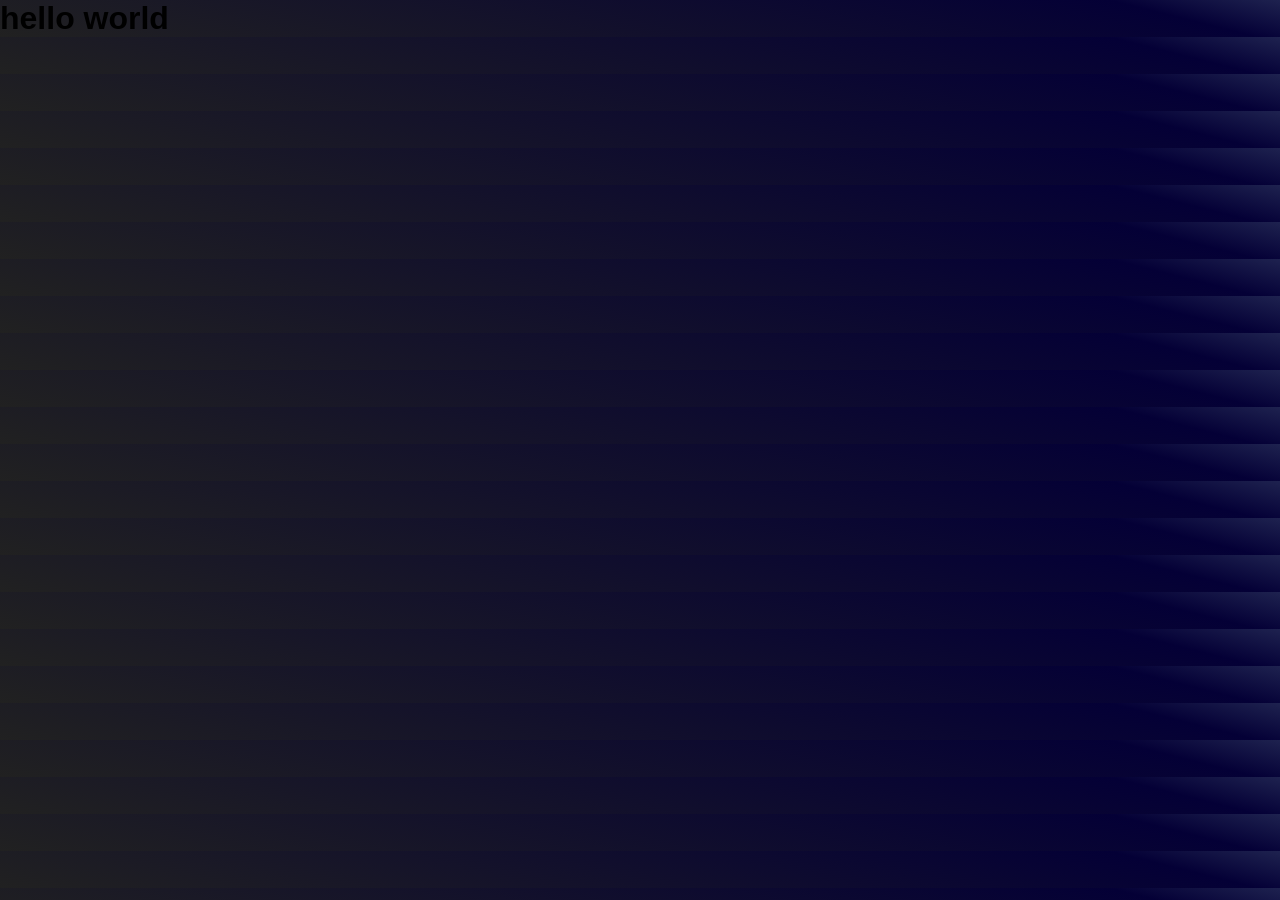
==== home.html @ d6ce417c "first commit" ====
<!DOCTYPE html>
<html lang="en">
<head>
    <meta charset="UTF-8">
    <meta name="viewport" content="width=device-width, initial-scale=1.0">
    <title>Document</title>
    <link rel="stylesheet" href="style.css">
</head>
<body>
   <h1>hello world</h1>
</body>
</html>
---- style.css ----
* {
    margin: 0;
    padding: 0;
    box-sizing: border-box;
}
@import url('https://fonts.googleapis.com/css2?family=Montserrat:wght@400;500;600&display=swap');

html {
    scroll-behavior: smooth;
}


body{
    background:#121212;
   
 background: linear-gradient(194deg,rgba(30, 34, 79, 1) 0%, rgba(4, 0, 54, 1) 12%, rgba(33, 33, 33, 1) 100%, rgba(0, 0, 0, 1) 100%);
    font-family:'Montserrat', sans-serif;
    overflow:hidden;
}
/* sdiebar */
.sidebar{
    width: 230px;
    background: #000;
    height: 100vh;
    position: fixed;
}
.nav-link{
    color:#a8a8a8;
}
.nav-link:hover{
    color:#fff;
}


.maincontent{
    height:100vh;
    overflow-y:auto;
    color:#fff;
    margin-left: 230px;
}
.top-bar{
    position: sticky;
    top: 0;
    z-index: 1000;
    background: rgba(20,20,20,.6);
    backdrop-filter: blur(20px);
    -webkit-backdrop-filter: blur(20px);

    border-bottom: 1px solid rgba(255,255,255,.05);
}

.nav-btn{
    width: 35px;
    height: 35px;
    border: none;
    background: rgba(0,0,0,.7);
    color: white;
}

.profile{
    width: 40px;
    height: 40px;
    border: none;
    background: #282828;
    color: white;
    font-weight: bold;
}

.upgrade{
    color: #b3b3b3;
    text-decoration: none;
    font-weight: 600;
}

.upgrade:hover{
    color: white;
}
.player{
    background:#121212;
    height:90px;
    border-top:1px solid #282828;
}
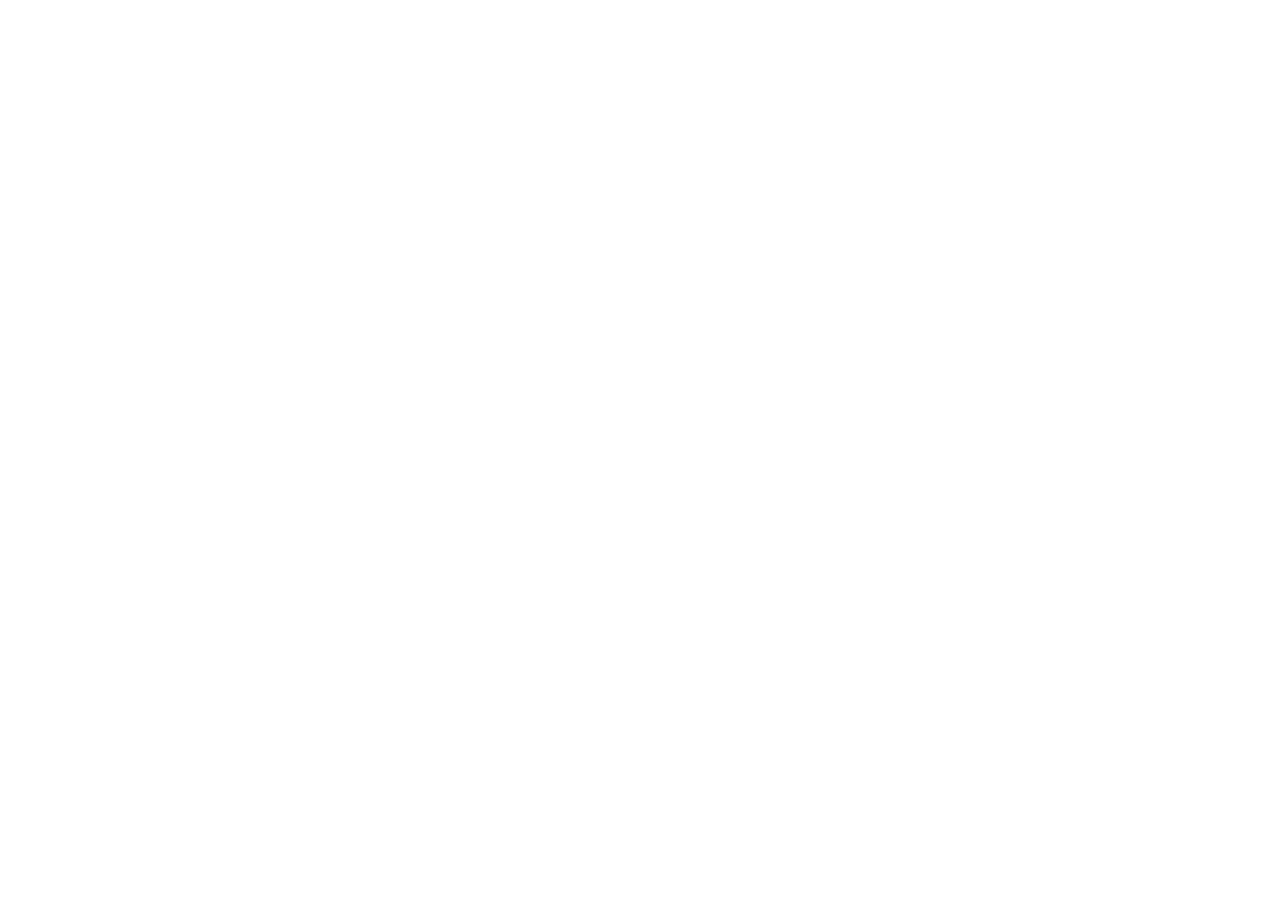
==== commit 7514ad81: "home page card added updated" ====
--- a/home.html
+++ b/home.html
@@ -7,6 +7,6 @@
     <link rel="stylesheet" href="style.css">
 </head>
 <body>
-   <h1>hello world</h1>
+   
 </body>
 </html>
--- a/style.css
+++ b/style.css
@@ -75,6 +75,92 @@
 .upgrade:hover{
     color: white;
 }
+
+/* ur style css starts here */
+/* home style */
+
+
+
+
+/* search style */
+   .search-box{
+    width:350px;
+    border:none;
+    border-radius:30px;
+    background:#f6f4f4;
+    color:rgb(249, 246, 246);
+    padding:12px 20px;
+}
+
+.search-box::placeholder{
+    color:#bab7b7;
+}
+
+.music-card{
+    height:180px;
+    position:relative;
+    overflow:hidden;
+    border-radius:10px;
+    cursor:pointer;
+    box-shadow:0 4px 10px rgba(0,0,0,0.4);
+    transition:all 0.3s ease;
+}
+
+.music-card:hover{
+    transform:scale(1.05);
+
+    box-shadow:0 8px 20px rgba(0,0,0,0.6);
+}
+.music-card img{
+    width:100%;
+    height:100%;
+    object-fit:cover;
+}
+
+.music-card h4{
+    position:absolute;
+    top:15px;
+    left:15px;
+    font-weight:bold;
+    z-index:2;
+    color:white;
+}
+
+.overlay{
+    position:absolute;
+    width:100%;
+    height:100%;
+    background:rgba(89, 88, 88, 0.3);
+    top:0;
+    left:0;
+}
+
+
+
+
+
+
+/* library style */
+
+
+
+
+
+/* plalist style */
+
+
+
+
+
+
+
+/* likedsong style */
+
+
+
+/* ur css ends here */
+
+/* footer */
 .player{
     background:#121212;
     height:90px;
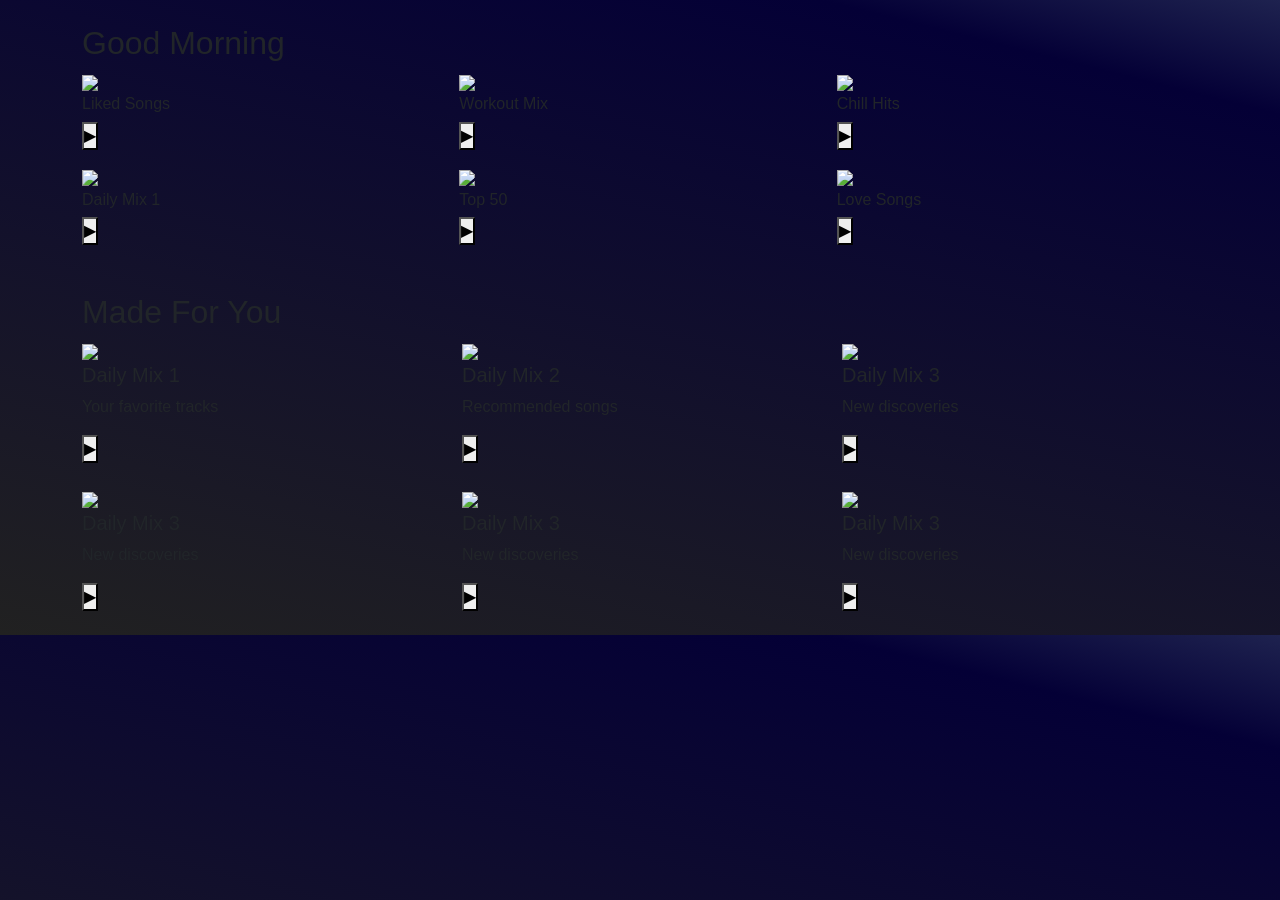
==== commit 1734a83a: "home page card added updated" ====
--- a/home.html
+++ b/home.html
@@ -3,10 +3,132 @@
 <head>
     <meta charset="UTF-8">
     <meta name="viewport" content="width=device-width, initial-scale=1.0">
-    <title>Document</title>
+    <title>Good Morning Cards</title>
+   <link href="./bootstrap5.3/css/bootstrap.min.css" rel="stylesheet">
     <link rel="stylesheet" href="style.css">
 </head>
 <body>
-   
+
+<div class="container py-4">
+
+    <h2 class="section-title">Good Morning</h2>
+
+    <div class="row g-3">
+
+        <div class="col-md-4">
+            <div class="playlist-card">
+                <img src="https://picsum.photos/120?1">
+                <h6>Liked Songs</h6>
+                <button class="play-btn">▶</button>
+            </div>
+        </div>
+
+        <div class="col-md-4">
+            <div class="playlist-card">
+                <img src="https://picsum.photos/120?2">
+                <h6>Workout Mix</h6>
+                <button class="play-btn">▶</button>
+            </div>
+        </div>
+
+        <div class="col-md-4">
+            <div class="playlist-card">
+                <img src="https://picsum.photos/120?3">
+                <h6>Chill Hits</h6>
+                <button class="play-btn">▶</button>
+            </div>
+        </div>
+
+        <div class="col-md-4">
+            <div class="playlist-card">
+                <img src="https://picsum.photos/120?4">
+                <h6>Daily Mix 1</h6>
+                <button class="play-btn">▶</button>
+            </div>
+        </div>
+
+        <div class="col-md-4">
+            <div class="playlist-card">
+                <img src="https://picsum.photos/120?5">
+                <h6>Top 50</h6>
+                <button class="play-btn">▶</button>
+            </div>
+        </div>
+
+        <div class="col-md-4">
+            <div class="playlist-card">
+                <img src="https://picsum.photos/120?6">
+                <h6>Love Songs</h6>
+                <button class="play-btn">▶</button>
+            </div>
+        </div>
+
+    </div>
+
+    <h2 class="section-title mt-5">Made For You</h2>
+
+    <div class="row g-4">
+
+        <div class="col-md-4">
+            <div class="album-card">
+                <img src="https://picsum.photos/300?7">
+                <h5>Daily Mix 1</h5>
+                <p>Your favorite tracks</p>
+                <button class="play-btn-circle">▶</button>
+            </div>
+        </div>
+
+        <div class="col-md-4">
+            <div class="album-card">
+                <img src="https://picsum.photos/300?8">
+                <h5>Daily Mix 2</h5>
+                <p>Recommended songs</p>
+                <button class="play-btn-circle">▶</button>
+            </div>
+        </div>
+
+        <div class="col-md-4">
+            <div class="album-card">
+                <img src="https://picsum.photos/300?9">
+                <h5>Daily Mix 3</h5>
+                <p>New discoveries</p>
+                <button class="play-btn-circle">▶</button>
+            </div>
+        </div>
+
+
+
+    <div class="col-md-4">
+            <div class="album-card">
+                <img src="https://picsum.photos/300?9">
+                <h5>Daily Mix 3</h5>
+                <p>New discoveries</p>
+                <button class="play-btn-circle">▶</button>
+            </div>
+        </div>
+
+
+    <div class="col-md-4">
+            <div class="album-card">
+                <img src="https://picsum.photos/300?9">
+                <h5>Daily Mix 3</h5>
+                <p>New discoveries</p>
+                <button class="play-btn-circle">▶</button>
+            </div>
+        </div>
+
+
+    <div class="col-md-4">
+            <div class="album-card">
+                <img src="https://picsum.photos/300?9">
+                <h5>Daily Mix 3</h5>
+                <p>New discoveries</p>
+                <button class="play-btn-circle">▶</button>
+            </div>
+        </div>
+
+</div>    
+
+</div>
 </body>
 </html>
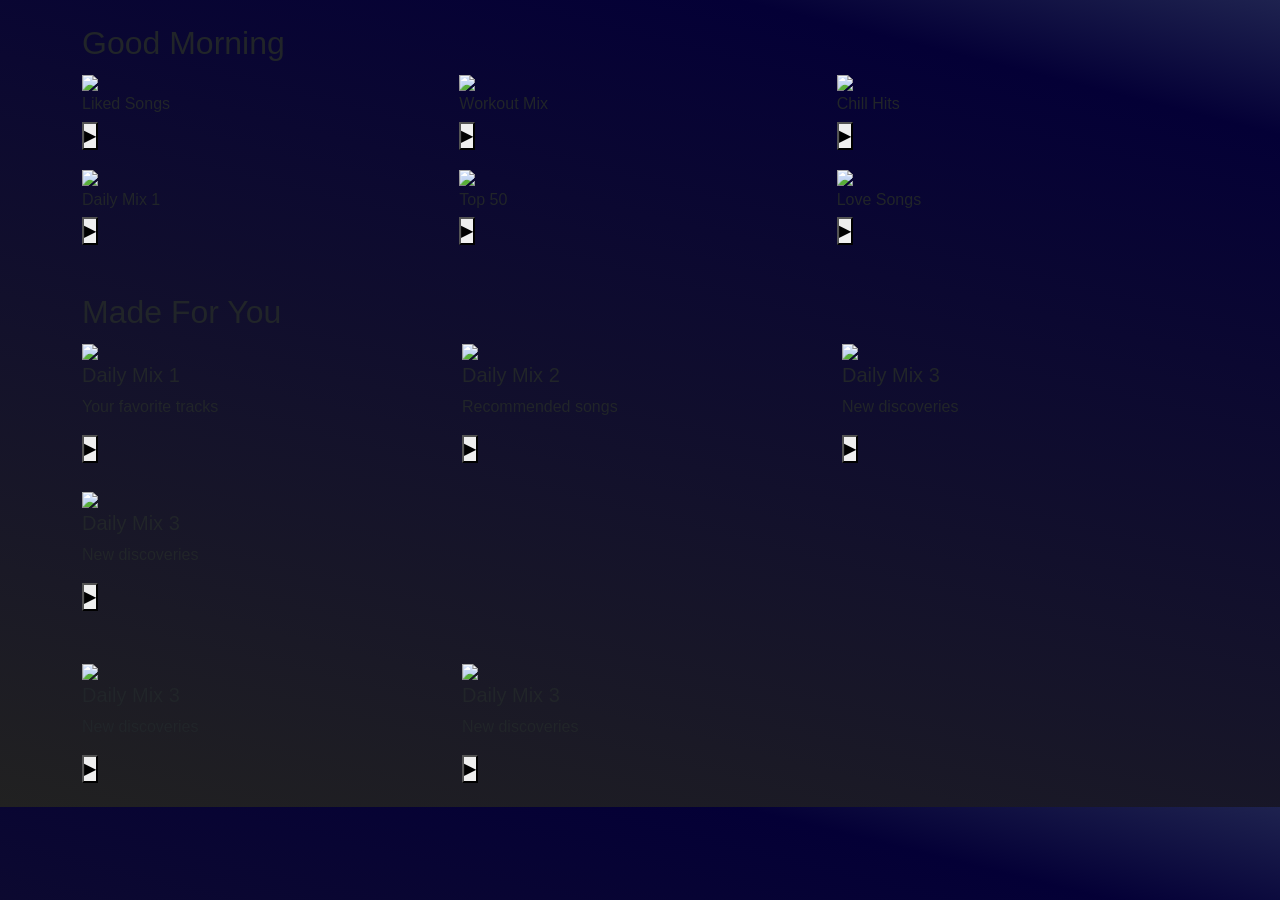
==== commit 9f0bbc4c: "tetsing home" ====
--- a/home.html
+++ b/home.html
@@ -106,8 +106,7 @@
                 <button class="play-btn-circle">▶</button>
             </div>
         </div>
-
-
+<div></div>
     <div class="col-md-4">
             <div class="album-card">
                 <img src="https://picsum.photos/300?9">
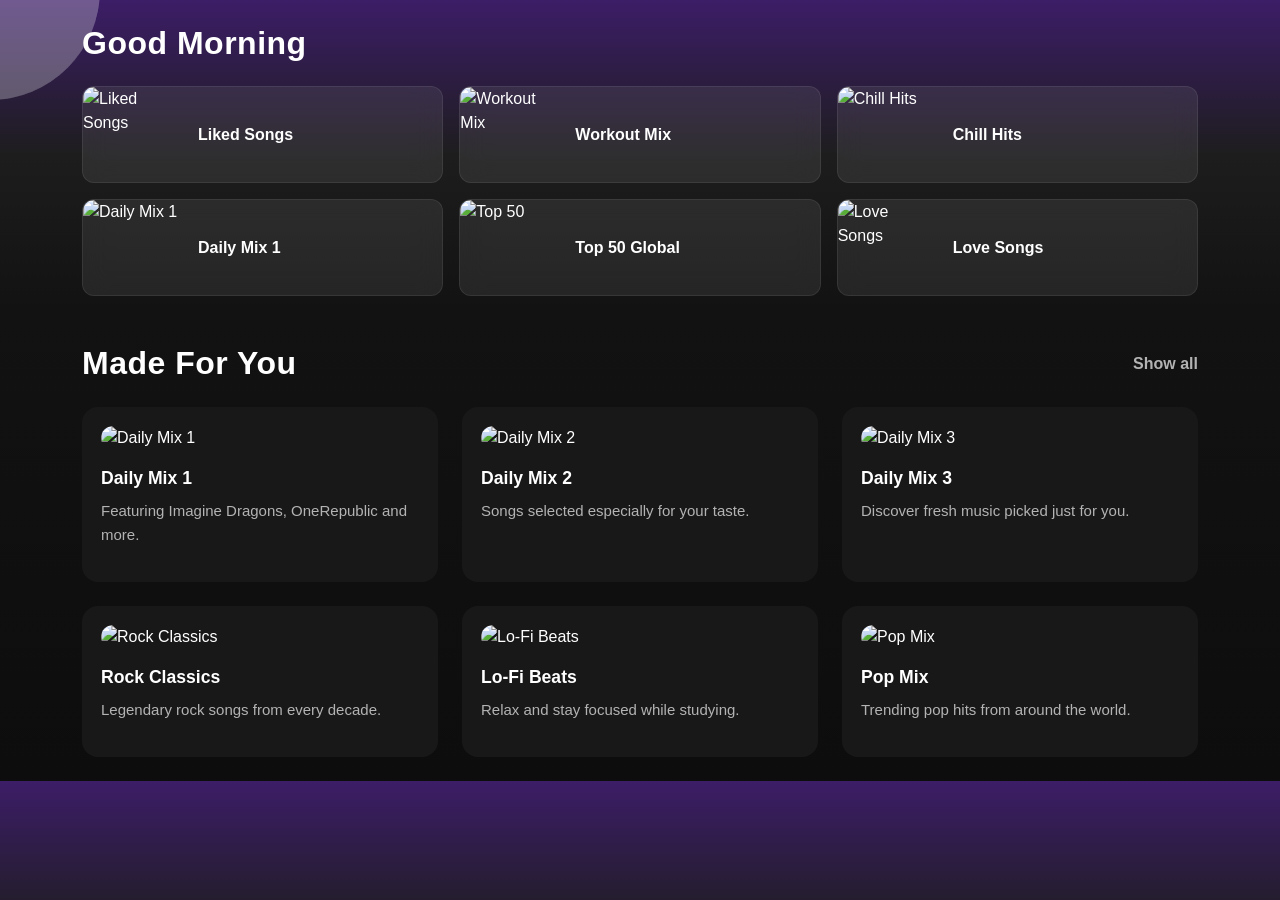
==== commit f1639259: "testing purpose" ====
--- a/home.html
+++ b/home.html
@@ -7,127 +7,387 @@
    <link href="./bootstrap5.3/css/bootstrap.min.css" rel="stylesheet">
     <link rel="stylesheet" href="style.css">
 </head>
-<body>
-
-<div class="container py-4">
-
-    <h2 class="section-title">Good Morning</h2>
-
-    <div class="row g-3">
-
-        <div class="col-md-4">
-            <div class="playlist-card">
-                <img src="https://picsum.photos/120?1">
-                <h6>Liked Songs</h6>
-                <button class="play-btn">▶</button>
+<body class="homestyle">
+
+  <div class="container py-4">
+
+        <!-- Good Morning -->
+
+        <section>
+
+            <h2 class="section-title mb-4">
+                Good Morning
+            </h2>
+
+            <div class="row g-3">
+
+                <!-- Card -->
+
+                <div class="col-lg-4 col-md-6">
+
+                    <article class="playlist-card">
+
+                        <img src="https://picsum.photos/200?1"
+                            alt="Liked Songs">
+
+                        <h6>Liked Songs</h6>
+
+                        <button class="play-btn">
+
+                            <i class="bi bi-play-fill"></i>
+
+                        </button>
+
+                    </article>
+
+                </div>
+
+                <!-- Card -->
+
+                <div class="col-lg-4 col-md-6">
+
+                    <article class="playlist-card">
+
+                        <img src="https://picsum.photos/200?2"
+                            alt="Workout Mix">
+
+                        <h6>Workout Mix</h6>
+
+                        <button class="play-btn">
+
+                            <i class="bi bi-play-fill"></i>
+
+                        </button>
+
+                    </article>
+
+                </div>
+
+                <!-- Card -->
+
+                <div class="col-lg-4 col-md-6">
+
+                    <article class="playlist-card">
+
+                        <img src="https://picsum.photos/200?3"
+                            alt="Chill Hits">
+
+                        <h6>Chill Hits</h6>
+
+                        <button class="play-btn">
+
+                            <i class="bi bi-play-fill"></i>
+
+                        </button>
+
+                    </article>
+
+                </div>
+
+                <!-- Card -->
+
+                <div class="col-lg-4 col-md-6">
+
+                    <article class="playlist-card">
+
+                        <img src="https://picsum.photos/200?4"
+                            alt="Daily Mix 1">
+
+                        <h6>Daily Mix 1</h6>
+
+                        <button class="play-btn">
+
+                            <i class="bi bi-play-fill"></i>
+
+                        </button>
+
+                    </article>
+
+                </div>
+
+                <!-- Card -->
+
+                <div class="col-lg-4 col-md-6">
+
+                    <article class="playlist-card">
+
+                        <img src="https://picsum.photos/200?5"
+                            alt="Top 50">
+
+                        <h6>Top 50 Global</h6>
+
+                        <button class="play-btn">
+
+                            <i class="bi bi-play-fill"></i>
+
+                        </button>
+
+                    </article>
+
+                </div>
+
+                <!-- Card -->
+
+                <div class="col-lg-4 col-md-6">
+
+                    <article class="playlist-card">
+
+                        <img src="https://picsum.photos/200?6"
+                            alt="Love Songs">
+
+                        <h6>Love Songs</h6>
+
+                        <button class="play-btn">
+
+                            <i class="bi bi-play-fill"></i>
+
+                        </button>
+
+                    </article>
+
+                </div>
+
             </div>
-        </div>
-
-        <div class="col-md-4">
-            <div class="playlist-card">
-                <img src="https://picsum.photos/120?2">
-                <h6>Workout Mix</h6>
-                <button class="play-btn">▶</button>
+
+        </section>
+
+        <!-- Made For You -->
+
+        <section class="mt-5">
+
+            <div class="d-flex justify-content-between align-items-center mb-4">
+
+                <h2 class="section-title mb-0">
+
+                    Made For You
+
+                </h2>
+
+                <a href="#"
+                    class="see-all">
+
+                    Show all
+
+                </a>
+
             </div>
-        </div>
-
-        <div class="col-md-4">
-            <div class="playlist-card">
-                <img src="https://picsum.photos/120?3">
-                <h6>Chill Hits</h6>
-                <button class="play-btn">▶</button>
+
+            <div class="row g-4">
+
+                <!-- Album -->
+
+                <div class="col-xl-4 col-lg-6">
+
+                    <article class="album-card">
+
+                        <div class="album-image">
+
+                            <img src="https://picsum.photos/400?7"
+                                alt="Daily Mix 1">
+
+                            <button class="play-btn-circle">
+
+                                <i class="bi bi-play-fill"></i>
+
+                            </button>
+
+                        </div>
+
+                        <h5>
+
+                            Daily Mix 1
+
+                        </h5>
+
+                        <p>
+
+                            Featuring Imagine Dragons, OneRepublic and more.
+
+                        </p>
+
+                    </article>
+
+                </div>
+
+                <!-- Album -->
+
+                <div class="col-xl-4 col-lg-6">
+
+                    <article class="album-card">
+
+                        <div class="album-image">
+
+                            <img src="https://picsum.photos/400?8"
+                                alt="Daily Mix 2">
+
+                            <button class="play-btn-circle">
+
+                                <i class="bi bi-play-fill"></i>
+
+                            </button>
+
+                        </div>
+
+                        <h5>
+
+                            Daily Mix 2
+
+                        </h5>
+
+                        <p>
+
+                            Songs selected especially for your taste.
+
+                        </p>
+
+                    </article>
+
+                </div>
+
+                <!-- Album -->
+
+                <div class="col-xl-4 col-lg-6">
+
+                    <article class="album-card">
+
+                        <div class="album-image">
+
+                            <img src="https://picsum.photos/400?9"
+                                alt="Daily Mix 3">
+
+                            <button class="play-btn-circle">
+
+                                <i class="bi bi-play-fill"></i>
+
+                            </button>
+
+                        </div>
+
+                        <h5>
+
+                            Daily Mix 3
+
+                        </h5>
+
+                        <p>
+
+                            Discover fresh music picked just for you.
+
+                        </p>
+
+                    </article>
+
+                </div>
+
+                <!-- Album -->
+
+                <div class="col-xl-4 col-lg-6">
+
+                    <article class="album-card">
+
+                        <div class="album-image">
+
+                            <img src="https://picsum.photos/400?10"
+                                alt="Rock Classics">
+
+                            <button class="play-btn-circle">
+
+                                <i class="bi bi-play-fill"></i>
+
+                            </button>
+
+                        </div>
+
+                        <h5>
+
+                            Rock Classics
+
+                        </h5>
+
+                        <p>
+
+                            Legendary rock songs from every decade.
+
+                        </p>
+
+                    </article>
+
+                </div>
+
+                <!-- Album -->
+
+                <div class="col-xl-4 col-lg-6">
+
+                    <article class="album-card">
+
+                        <div class="album-image">
+
+                            <img src="https://picsum.photos/400?11"
+                                alt="Lo-Fi Beats">
+
+                            <button class="play-btn-circle">
+
+                                <i class="bi bi-play-fill"></i>
+
+                            </button>
+
+                        </div>
+
+                        <h5>
+
+                            Lo-Fi Beats
+
+                        </h5>
+
+                        <p>
+
+                            Relax and stay focused while studying.
+
+                        </p>
+
+                    </article>
+
+                </div>
+
+                <!-- Album -->
+
+                <div class="col-xl-4 col-lg-6">
+
+                    <article class="album-card">
+
+                        <div class="album-image">
+
+                            <img src="https://picsum.photos/400?12"
+                                alt="Pop Mix">
+
+                            <button class="play-btn-circle">
+
+                                <i class="bi bi-play-fill"></i>
+
+                            </button>
+
+                        </div>
+
+                        <h5>
+
+                            Pop Mix
+
+                        </h5>
+
+                        <p>
+
+                            Trending pop hits from around the world.
+
+                        </p>
+
+                    </article>
+
+                </div>
+
             </div>
-        </div>
-
-        <div class="col-md-4">
-            <div class="playlist-card">
-                <img src="https://picsum.photos/120?4">
-                <h6>Daily Mix 1</h6>
-                <button class="play-btn">▶</button>
-            </div>
-        </div>
-
-        <div class="col-md-4">
-            <div class="playlist-card">
-                <img src="https://picsum.photos/120?5">
-                <h6>Top 50</h6>
-                <button class="play-btn">▶</button>
-            </div>
-        </div>
-
-        <div class="col-md-4">
-            <div class="playlist-card">
-                <img src="https://picsum.photos/120?6">
-                <h6>Love Songs</h6>
-                <button class="play-btn">▶</button>
-            </div>
-        </div>
+
+        </section>
 
     </div>
-
-    <h2 class="section-title mt-5">Made For You</h2>
-
-    <div class="row g-4">
-
-        <div class="col-md-4">
-            <div class="album-card">
-                <img src="https://picsum.photos/300?7">
-                <h5>Daily Mix 1</h5>
-                <p>Your favorite tracks</p>
-                <button class="play-btn-circle">▶</button>
-            </div>
-        </div>
-
-        <div class="col-md-4">
-            <div class="album-card">
-                <img src="https://picsum.photos/300?8">
-                <h5>Daily Mix 2</h5>
-                <p>Recommended songs</p>
-                <button class="play-btn-circle">▶</button>
-            </div>
-        </div>
-
-        <div class="col-md-4">
-            <div class="album-card">
-                <img src="https://picsum.photos/300?9">
-                <h5>Daily Mix 3</h5>
-                <p>New discoveries</p>
-                <button class="play-btn-circle">▶</button>
-            </div>
-        </div>
-
-
-
-    <div class="col-md-4">
-            <div class="album-card">
-                <img src="https://picsum.photos/300?9">
-                <h5>Daily Mix 3</h5>
-                <p>New discoveries</p>
-                <button class="play-btn-circle">▶</button>
-            </div>
-        </div>
-<div></div>
-    <div class="col-md-4">
-            <div class="album-card">
-                <img src="https://picsum.photos/300?9">
-                <h5>Daily Mix 3</h5>
-                <p>New discoveries</p>
-                <button class="play-btn-circle">▶</button>
-            </div>
-        </div>
-
-
-    <div class="col-md-4">
-            <div class="album-card">
-                <img src="https://picsum.photos/300?9">
-                <h5>Daily Mix 3</h5>
-                <p>New discoveries</p>
-                <button class="play-btn-circle">▶</button>
-            </div>
-        </div>
-
-</div>    
-
-</div>
 </body>
 </html>
--- a/style.css
+++ b/style.css
@@ -15,7 +15,7 @@
    
  background: linear-gradient(194deg,rgba(30, 34, 79, 1) 0%, rgba(4, 0, 54, 1) 12%, rgba(33, 33, 33, 1) 100%, rgba(0, 0, 0, 1) 100%);
     font-family:'Montserrat', sans-serif;
-    overflow:hidden;
+    overflow:auto;
 }
 /* sdiebar */
 .sidebar{
@@ -40,6 +40,7 @@
 }
 .top-bar{
     position: sticky;
+    border-radius: 20px;
     top: 0;
     z-index: 1000;
     background: rgba(20,20,20,.6);
@@ -79,68 +80,613 @@
 /* ur style css starts here */
 /* home style */
 
+/* for immideate testing purpose we use ai to style it */
+.homestyle{
+
+    font-family:'Montserrat',sans-serif;
+
+    background:
+    linear-gradient(to bottom,#3c1d67 0%,#1d1d1d 20%,#121212 40%,#0d0d0d 100%);
+
+    color:#fff;
+
+    border-radius: 20px;
+/* 
+    overflow:auto; */
+
+}
+.content-area{
+
+    height:calc(100vh - 90px);   /* player height */
+
+    /* overflow-y:auto;
+
+    overflow-x:hidden; */
+
+    background:#121212;
+
+}
+
+#Home{
+
+    min-height:100vh;
+ margin-bottom:50px;
+
+}
+
+#library{
+
+    min-height:100vh;
+
+}
+
+#Home iframe,
+#library iframe{
+
+    width:100%;
+
+    height:100vh;
+
+    border:none;
+
+    display:block;
+
+}
+/* #Home iframe{
+    width:100%;
+    height:1000px;
+    border:none;
+} */
+/*=========================
+ Scrollbar
+=========================*/
+
+::-webkit-scrollbar{
+
+    width:10px;
+
+}
+
+::-webkit-scrollbar-track{
+
+    background:#121212;
+
+}
+
+::-webkit-scrollbar-thumb{
+
+    background:#555;
+    border-radius:30px;
+
+}
+
+::-webkit-scrollbar-thumb:hover{
+
+    background:#1DB954;
+
+}
+
+/*=========================
+ Container
+=========================*/
+
+.container{
+
+    max-width:auto;
+    max-height:auto;
+
+}
+
+/*=========================
+ Titles
+=========================*/
+
+.section-title{
+
+    font-size:2rem;
+
+    font-weight:700;
+
+    letter-spacing:.5px;
+
+}
+
+.see-all{
+
+    color:#b3b3b3;
+
+    text-decoration:none;
+
+    font-weight:600;
+
+    transition:.3s;
+
+}
+
+.see-all:hover{
+
+    color:#fff;
+
+}
+
+/*=========================
+ Good Morning Cards
+=========================*/
+
+.playlist-card{
+
+    background:rgba(255,255,255,.08);
+
+    backdrop-filter:blur(12px);
+
+    border:1px solid rgba(255,255,255,.08);
+
+    border-radius:12px;
+
+    display:flex;
+
+    align-items:center;
+
+    overflow:hidden;
+
+    position:relative;
+
+    transition:.35s;
+
+    cursor:pointer;
+
+}
+
+.playlist-card:hover{
+
+    background:rgba(255,255,255,.15);
+
+    transform:translateY(-6px);
+
+    box-shadow:0 20px 35px rgba(0,0,0,.45);
+
+}
+
+.playlist-card img{
+
+    width:95px;
+
+    height:95px;
+
+    object-fit:cover;
+
+    transition:.5s;
+
+}
+
+.playlist-card:hover img{
+
+    transform:scale(1.08);
+
+}
+
+.playlist-card h6{
+
+    margin-left:20px;
+
+    font-weight:600;
+
+    margin-bottom:0;
+
+}
+
+.play-btn{
+
+    position:absolute;
+
+    right:18px;
+
+    width:50px;
+
+    height:50px;
+
+    border:none;
+
+    border-radius:50%;
+
+    background:#1DB954;
+
+    color:#000;
+
+    font-size:22px;
+
+    opacity:0;
+
+    transform:translateY(15px);
+
+    transition:.35s;
+
+    box-shadow:0 10px 20px rgba(0,0,0,.35);
+
+}
+
+.playlist-card:hover .play-btn{
+
+    opacity:1;
+
+    transform:translateY(0);
+
+}
+
+.play-btn:hover{
+
+    transform:scale(1.08);
+
+}
+
+/*=========================
+ Album Cards
+=========================*/
+
+.album-card{
+
+    background:#181818;
+
+    padding:18px;
+
+    border-radius:16px;
+
+    transition:.4s;
+
+    cursor:pointer;
+
+    overflow:hidden;
+
+    height:100%;
+
+    border:1px solid transparent;
+
+}
+
+.album-card:hover{
+
+    background:#242424;
+
+    border-color:rgba(255,255,255,.08);
+
+    transform:translateY(-8px);
+
+    box-shadow:0 25px 45px rgba(0,0,0,.5);
+
+}
+
+.album-image{
+
+    position:relative;
+
+    overflow:hidden;
+
+    border-radius:12px;
+
+    margin-bottom:18px;
+
+}
+
+.album-image img{
+
+    width:100%;
+
+    display:block;
+
+    transition:.45s;
+
+}
+
+.album-card:hover img{
+
+    transform:scale(1.08);
+
+}
+
+.album-card h5{
+
+    font-size:1.1rem;
+
+    font-weight:700;
+
+    margin-bottom:10px;
+
+}
+
+.album-card p{
+
+    color:#b3b3b3;
+
+    line-height:1.6;
+
+    font-size:15px;
+
+}
+
+/*=========================
+ Floating Play Button
+=========================*/
+
+.play-btn-circle{
+
+    position:absolute;
+
+    bottom:15px;
+
+    right:15px;
+
+    width:56px;
+
+    height:56px;
+
+    border:none;
+
+    border-radius:50%;
+
+    background:#1DB954;
+
+    color:#000;
+
+    font-size:24px;
+
+    opacity:0;
+
+    transform:translateY(25px);
+
+    transition:.35s;
+
+    box-shadow:0 12px 22px rgba(0,0,0,.35);
+
+}
+
+.album-card:hover .play-btn-circle{
+
+    opacity:1;
+
+    transform:translateY(0);
+
+}
+
+.play-btn-circle:hover{
+
+    transform:scale(1.08);
+
+}
+
+/*=========================
+ Glass Highlight
+=========================*/
+
+.album-card::before{
+
+    content:"";
+
+    position:absolute;
+
+    top:-120px;
+
+    left:-120px;
+
+    width:220px;
+
+    height:220px;
+
+    background:rgba(255,255,255,.05);
+
+    border-radius:50%;
+
+    transition:.5s;
+
+}
+
+.album-card:hover::before{
+
+    transform:scale(1.5);
+
+}
+
+/*=========================
+ Fade Animation
+=========================*/
+
+.playlist-card,
+.album-card{
+
+    animation:fadeUp .8s ease;
+
+}
+
+@keyframes fadeUp{
+
+    from{
+
+        opacity:0;
+
+        transform:translateY(25px);
+
+    }
+
+    to{
+
+        opacity:1;
+
+        transform:translateY(0);
+
+    }
+
+}
+/* 
+Ai contenet ends here */
+
+
+
+
 
 
 
 /* search style */
-   .search-box{
-    width:350px;
+
+
+
+
+
+
+/* library style */
+#library{
+    height:calc(100vh - 160px);
+    
+    
+}
+.library-page{
+    border-radius:10px;;
+    height:100vh;
+    
+    overflow-y:auto;
+    background:linear-gradient(to bottom,#1d1d2f,#121212 25%);
+
+
+     /* Glass Effect */
+    background:linear-gradient(
+        to bottom,
+        rgba(45,45,65,.75),
+        rgba(18,18,18,.55) 25%,
+        rgba(18,18,18,.45) 100%
+    );
+
+    backdrop-filter:blur(20px);
+    -webkit-backdrop-filter:blur(20px);
+
+    border:1px solid rgba(255,255,255,.08);
+
+    box-shadow:
+        0 8px 30px rgba(0,0,0,.35),
+        inset 0 1px 0 rgba(255,255,255,.08);
+}
+
+/* Scroll Bar */
+
+.library-page::-webkit-scrollbar{
+    width:8px;
+}
+
+.library-page::-webkit-scrollbar-thumb{
+    background:#535353;
+    border-radius:20px;
+}
+
+.library-page::-webkit-scrollbar-track{
+    background:transparent;
+}
+
+/* Search Button */
+
+.search-btn{
+    width:38px;
+    height:38px;
+    background:transparent;
+    color:#ffffff !important;
     border:none;
-    border-radius:30px;
-    background:#f6f4f4;
-    color:rgb(249, 246, 246);
-    padding:12px 20px;
-}
-
-.search-box::placeholder{
-    color:#bab7b7;
-}
-
-.music-card{
-    height:180px;
-    position:relative;
-    overflow:hidden;
-    border-radius:10px;
-    cursor:pointer;
-    box-shadow:0 4px 10px rgba(0,0,0,0.4);
-    transition:all 0.3s ease;
-}
-
-.music-card:hover{
-    transform:scale(1.05);
-
-    box-shadow:0 8px 20px rgba(0,0,0,0.6);
-}
-.music-card img{
-    width:100%;
-    height:100%;
+}
+
+.search-btn:hover{
+    background:#282828 !important;
+    color:#ffffff !important;
+}
+
+/* Filter Buttons */
+
+.filter-btn{
+    background:#2a2a2a !important;
+    
+    color:#ffffff !important;
+    border:none;
+    border-radius:25px;
+    padding:6px 18px;
+    font-size:.85rem;
+    font-weight:600;
+}
+
+.filter-btn:hover{
+    background:#3a3a3a !important;
+}
+
+.active-filter  { 
+    background:#fff ;
+    color:#000 ;
+}
+
+/* Liked Button */
+
+.liked-btn{
+    width:38px;
+    height:38px;
+    border:none;
+    background:#2a2a2a !important;
+    color:#1DB954 !important;
+}
+
+.liked-btn:hover{
+    background:#3a3a3a;
+}
+
+/* Playlist List */
+
+.playlist-list{
+    display:flex;
+    flex-direction:column;
+    gap:6px;
+    margin-bottom:100px;
+}
+
+/* Playlist Item */
+
+.playlist-item{
+    display:flex;
+    align-items:center;
+    gap:15px;
+
+    padding:10px;
+    border-radius:8px;
+
+    color:#fff;
+
+    transition:.25s;
+}
+
+.playlist-item:hover{
+    background:#242424;
+}
+
+/* Image */
+
+.playlist-img{
+    width:56px;
+    height:56px;
     object-fit:cover;
-}
-
-.music-card h4{
-    position:absolute;
-    top:15px;
-    left:15px;
-    font-weight:bold;
-    z-index:2;
-    color:white;
-}
-
-.overlay{
-    position:absolute;
-    width:100%;
-    height:100%;
-    background:rgba(89, 88, 88, 0.3);
-    top:0;
-    left:0;
-}
-
-
-
-
-
-
-/* library style */
+    border-radius:6px;
+    flex-shrink:0;
+}
+
+/* Text */
+
+.playlist-item h6{
+    margin:0;
+    font-size:.95rem;
+    font-weight:600;
+}
+
+.playlist-item small{
+    color:#b3b3b3;
+    font-size:.78rem;
+}
+
+/* Artist Image */
+
+.rounded-circle{
+    object-fit:cover;
+}
+
+
 
 
 
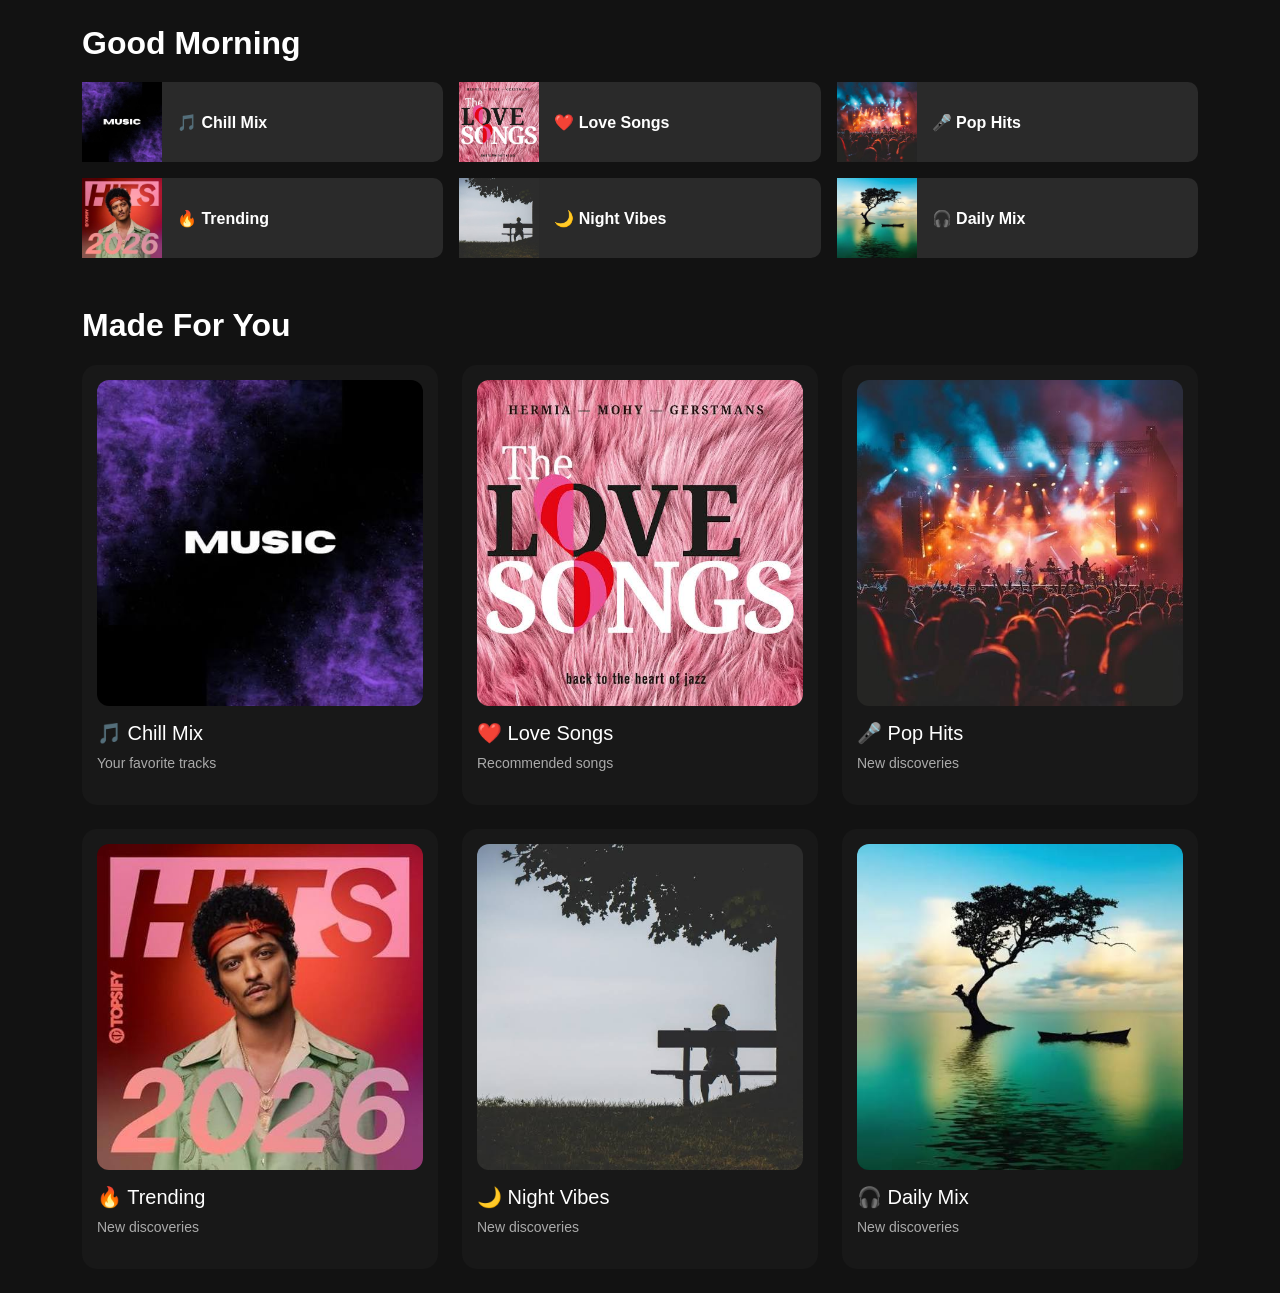
==== commit 5e1027c5: "home v2" ====
--- a/home.html
+++ b/home.html
@@ -7,387 +7,128 @@
    <link href="./bootstrap5.3/css/bootstrap.min.css" rel="stylesheet">
     <link rel="stylesheet" href="style.css">
 </head>
-<body class="homestyle">
+<body>
 
-  <div class="container py-4">
+<div class="container py-4">
 
-        <!-- Good Morning -->
+    <h2 class="section-title">Good Morning</h2>
 
-        <section>
+    <div class="row g-3">
 
-            <h2 class="section-title mb-4">
-                Good Morning
-            </h2>
+        <div class="col-md-4">
+            <div class="playlist-card">
+                <img src="./assets/chill.jpeg">
+                <h6>🎵 Chill Mix</h6>
+                <button class="play-btn">▶</button>
+            </div>
+        </div>
 
-            <div class="row g-3">
+        <div class="col-md-4">
+            <div class="playlist-card">
+                <img src="./assets/love.jpeg">
+                <h6>❤️ Love Songs</h6>
+                <button class="play-btn">▶</button>
+            </div>
+        </div>
 
-                <!-- Card -->
+        <div class="col-md-4">
+            <div class="playlist-card">
+                <img src="./assets/pop.jpeg">
+                <h6>🎤 Pop Hits</h6>
+                <button class="play-btn">▶</button>
+            </div>
+        </div>
 
-                <div class="col-lg-4 col-md-6">
+        <div class="col-md-4">
+            <div class="playlist-card">
+                <img src="./assets/trend.jpeg">
+                <h6>🔥 Trending</h6>
+                <button class="play-btn">▶</button>
+            </div>
+        </div>
 
-                    <article class="playlist-card">
+        <div class="col-md-4">
+            <div class="playlist-card">
+                <img src="./assets/night.jpeg">
+                <h6>🌙 Night Vibes</h6>
+                <button class="play-btn">▶</button>
+            </div>
+        </div>
 
-                        <img src="https://picsum.photos/200?1"
-                            alt="Liked Songs">
-
-                        <h6>Liked Songs</h6>
-
-                        <button class="play-btn">
-
-                            <i class="bi bi-play-fill"></i>
-
-                        </button>
-
-                    </article>
-
-                </div>
-
-                <!-- Card -->
-
-                <div class="col-lg-4 col-md-6">
-
-                    <article class="playlist-card">
-
-                        <img src="https://picsum.photos/200?2"
-                            alt="Workout Mix">
-
-                        <h6>Workout Mix</h6>
-
-                        <button class="play-btn">
-
-                            <i class="bi bi-play-fill"></i>
-
-                        </button>
-
-                    </article>
-
-                </div>
-
-                <!-- Card -->
-
-                <div class="col-lg-4 col-md-6">
-
-                    <article class="playlist-card">
-
-                        <img src="https://picsum.photos/200?3"
-                            alt="Chill Hits">
-
-                        <h6>Chill Hits</h6>
-
-                        <button class="play-btn">
-
-                            <i class="bi bi-play-fill"></i>
-
-                        </button>
-
-                    </article>
-
-                </div>
-
-                <!-- Card -->
-
-                <div class="col-lg-4 col-md-6">
-
-                    <article class="playlist-card">
-
-                        <img src="https://picsum.photos/200?4"
-                            alt="Daily Mix 1">
-
-                        <h6>Daily Mix 1</h6>
-
-                        <button class="play-btn">
-
-                            <i class="bi bi-play-fill"></i>
-
-                        </button>
-
-                    </article>
-
-                </div>
-
-                <!-- Card -->
-
-                <div class="col-lg-4 col-md-6">
-
-                    <article class="playlist-card">
-
-                        <img src="https://picsum.photos/200?5"
-                            alt="Top 50">
-
-                        <h6>Top 50 Global</h6>
-
-                        <button class="play-btn">
-
-                            <i class="bi bi-play-fill"></i>
-
-                        </button>
-
-                    </article>
-
-                </div>
-
-                <!-- Card -->
-
-                <div class="col-lg-4 col-md-6">
-
-                    <article class="playlist-card">
-
-                        <img src="https://picsum.photos/200?6"
-                            alt="Love Songs">
-
-                        <h6>Love Songs</h6>
-
-                        <button class="play-btn">
-
-                            <i class="bi bi-play-fill"></i>
-
-                        </button>
-
-                    </article>
-
-                </div>
-
+        <div class="col-md-4">
+            <div class="playlist-card">
+                <img src="./assets/daily.jpeg">
+                <h6>🎧 Daily Mix</h6>
+                <button class="play-btn">▶</button>
             </div>
-
-        </section>
-
-        <!-- Made For You -->
-
-        <section class="mt-5">
-
-            <div class="d-flex justify-content-between align-items-center mb-4">
-
-                <h2 class="section-title mb-0">
-
-                    Made For You
-
-                </h2>
-
-                <a href="#"
-                    class="see-all">
-
-                    Show all
-
-                </a>
-
-            </div>
-
-            <div class="row g-4">
-
-                <!-- Album -->
-
-                <div class="col-xl-4 col-lg-6">
-
-                    <article class="album-card">
-
-                        <div class="album-image">
-
-                            <img src="https://picsum.photos/400?7"
-                                alt="Daily Mix 1">
-
-                            <button class="play-btn-circle">
-
-                                <i class="bi bi-play-fill"></i>
-
-                            </button>
-
-                        </div>
-
-                        <h5>
-
-                            Daily Mix 1
-
-                        </h5>
-
-                        <p>
-
-                            Featuring Imagine Dragons, OneRepublic and more.
-
-                        </p>
-
-                    </article>
-
-                </div>
-
-                <!-- Album -->
-
-                <div class="col-xl-4 col-lg-6">
-
-                    <article class="album-card">
-
-                        <div class="album-image">
-
-                            <img src="https://picsum.photos/400?8"
-                                alt="Daily Mix 2">
-
-                            <button class="play-btn-circle">
-
-                                <i class="bi bi-play-fill"></i>
-
-                            </button>
-
-                        </div>
-
-                        <h5>
-
-                            Daily Mix 2
-
-                        </h5>
-
-                        <p>
-
-                            Songs selected especially for your taste.
-
-                        </p>
-
-                    </article>
-
-                </div>
-
-                <!-- Album -->
-
-                <div class="col-xl-4 col-lg-6">
-
-                    <article class="album-card">
-
-                        <div class="album-image">
-
-                            <img src="https://picsum.photos/400?9"
-                                alt="Daily Mix 3">
-
-                            <button class="play-btn-circle">
-
-                                <i class="bi bi-play-fill"></i>
-
-                            </button>
-
-                        </div>
-
-                        <h5>
-
-                            Daily Mix 3
-
-                        </h5>
-
-                        <p>
-
-                            Discover fresh music picked just for you.
-
-                        </p>
-
-                    </article>
-
-                </div>
-
-                <!-- Album -->
-
-                <div class="col-xl-4 col-lg-6">
-
-                    <article class="album-card">
-
-                        <div class="album-image">
-
-                            <img src="https://picsum.photos/400?10"
-                                alt="Rock Classics">
-
-                            <button class="play-btn-circle">
-
-                                <i class="bi bi-play-fill"></i>
-
-                            </button>
-
-                        </div>
-
-                        <h5>
-
-                            Rock Classics
-
-                        </h5>
-
-                        <p>
-
-                            Legendary rock songs from every decade.
-
-                        </p>
-
-                    </article>
-
-                </div>
-
-                <!-- Album -->
-
-                <div class="col-xl-4 col-lg-6">
-
-                    <article class="album-card">
-
-                        <div class="album-image">
-
-                            <img src="https://picsum.photos/400?11"
-                                alt="Lo-Fi Beats">
-
-                            <button class="play-btn-circle">
-
-                                <i class="bi bi-play-fill"></i>
-
-                            </button>
-
-                        </div>
-
-                        <h5>
-
-                            Lo-Fi Beats
-
-                        </h5>
-
-                        <p>
-
-                            Relax and stay focused while studying.
-
-                        </p>
-
-                    </article>
-
-                </div>
-
-                <!-- Album -->
-
-                <div class="col-xl-4 col-lg-6">
-
-                    <article class="album-card">
-
-                        <div class="album-image">
-
-                            <img src="https://picsum.photos/400?12"
-                                alt="Pop Mix">
-
-                            <button class="play-btn-circle">
-
-                                <i class="bi bi-play-fill"></i>
-
-                            </button>
-
-                        </div>
-
-                        <h5>
-
-                            Pop Mix
-
-                        </h5>
-
-                        <p>
-
-                            Trending pop hits from around the world.
-
-                        </p>
-
-                    </article>
-
-                </div>
-
-            </div>
-
-        </section>
+        </div>
 
     </div>
+
+    <h2 class="section-title mt-5">Made For You</h2>
+
+    <div class="row g-4">
+
+        <div class="col-md-4">
+            <div class="album-card">
+                <img src="./assets/chill.jpeg">
+                <h5>🎵 Chill Mix</h5>
+                <p>Your favorite tracks</p>
+                <button class="play-btn-circle">▶</button>
+            </div>
+        </div>
+
+        <div class="col-md-4">
+            <div class="album-card">
+                <img src="./assets/love.jpeg">
+                <h5>❤️ Love Songs</h5>
+                <p>Recommended songs</p>
+                <button class="play-btn-circle">▶</button>
+            </div>
+        </div>
+
+        <div class="col-md-4">
+            <div class="album-card">
+                <img src="./assets/pop.jpeg">
+                <h5>🎤 Pop Hits</h5>
+                <p>New discoveries</p>
+                <button class="play-btn-circle">▶</button>
+            </div>
+        </div>
+
+
+
+    <div class="col-md-4">
+            <div class="album-card">
+                <img src="./assets/trend.jpeg">
+                <h5>🔥 Trending</h5>
+                <p>New discoveries</p>
+                <button class="play-btn-circle">▶</button>
+            </div>
+        </div>
+
+
+    <div class="col-md-4">
+            <div class="album-card">
+                <img src="./assets/night.jpeg">
+                <h5>🌙 Night Vibes</h5>
+                <p>New discoveries</p>
+                <button class="play-btn-circle">▶</button>
+            </div>
+        </div>
+
+
+    <div class="col-md-4">
+            <div class="album-card">
+                <img src="./assets/daily.jpeg">
+                <h5>🎧 Daily Mix</h5>
+                <p>New discoveries</p>
+                <button class="play-btn-circle">▶</button>
+            </div>
+        </div>
+
+</div>    
+
+</div>
 </body>
 </html>
--- a/style.css
+++ b/style.css
@@ -15,7 +15,7 @@
    
  background: linear-gradient(194deg,rgba(30, 34, 79, 1) 0%, rgba(4, 0, 54, 1) 12%, rgba(33, 33, 33, 1) 100%, rgba(0, 0, 0, 1) 100%);
     font-family:'Montserrat', sans-serif;
-    overflow:auto;
+    overflow:hidden;
 }
 /* sdiebar */
 .sidebar{
@@ -33,6 +33,7 @@
 
 
 .maincontent{
+     
     height:100vh;
     overflow-y:auto;
     color:#fff;
@@ -40,8 +41,8 @@
 }
 .top-bar{
     position: sticky;
+    top: 0;
     border-radius: 20px;
-    top: 0;
     z-index: 1000;
     background: rgba(20,20,20,.6);
     backdrop-filter: blur(20px);
@@ -78,30 +79,11 @@
 }
 
 /* ur style css starts here */
-/* home style */
-
-/* for immideate testing purpose we use ai to style it */
-.homestyle{
-
-    font-family:'Montserrat',sans-serif;
-
-    background:
-    linear-gradient(to bottom,#3c1d67 0%,#1d1d1d 20%,#121212 40%,#0d0d0d 100%);
-
-    color:#fff;
-
-    border-radius: 20px;
-/* 
-    overflow:auto; */
-
-}
 .content-area{
 
     height:calc(100vh - 90px);   /* player height */
 
-    /* overflow-y:auto;
-
-    overflow-x:hidden; */
+   overflow: auto;
 
     background:#121212;
 
@@ -110,7 +92,7 @@
 #Home{
 
     min-height:100vh;
- margin-bottom:50px;
+    /* margin-bottom: 50px; */
 
 }
 
@@ -132,395 +114,124 @@
     display:block;
 
 }
-/* #Home iframe{
+/* home style */
+
+body{
+    background:#121212;
+    color:#fff;
+    font-family:sans-serif;
+    overflow: auto;
+}
+
+.section-title{
+    font-weight:700;
+    margin-bottom:20px;
+}
+
+.playlist-card{
+    position:relative;
+    display:flex;
+    align-items:center;
+    gap:15px;
+
+    background:#2a2a2a;
+    border-radius:10px;
+    
+
+    height:80px;
+    transition:.3s;
+}
+
+.playlist-card:hover{
+    background:#3a3a3a;
+}
+
+.playlist-card img{
+    width:80px;
+    height:80px;
+    object-fit:cover;
+}
+
+.playlist-card h6{
+    margin:0;
+    font-weight:600;
+}
+
+.play-btn{
+    position:absolute;
+    right:15px;
+
+    width:45px;
+    height:45px;
+
+    border:none;
+    border-radius:50%;
+
+    background:#1DB954;
+    color:#000;
+    font-size:18px;
+
+    opacity:0;
+    transition:.3s;
+}
+
+.playlist-card:hover .play-btn{
+    opacity:1;
+}
+
+.album-card{
+    position:relative;
+    background:#181818;
+    padding:15px;
+    border-radius:15px;
+    transition:.3s;
+}
+
+.album-card:hover{
+    background:#282828;
+}
+
+.album-card img{
     width:100%;
-    height:1000px;
-    border:none;
-} */
-/*=========================
- Scrollbar
-=========================*/
-
-::-webkit-scrollbar{
-
-    width:10px;
-
-}
-
-::-webkit-scrollbar-track{
-
-    background:#121212;
-
-}
-
-::-webkit-scrollbar-thumb{
-
-    background:#555;
-    border-radius:30px;
-
-}
-
-::-webkit-scrollbar-thumb:hover{
+    border-radius:12px;
+}
+
+.album-card h5{
+    margin-top:15px;
+}
+
+.album-card p{
+    color:#aaa;
+    font-size:14px;
+}
+
+.play-btn-circle{
+    position:absolute;
+    bottom:95px;
+    right:20px;
+
+    width:55px;
+    height:55px;
+
+    border:none;
+    border-radius:50%;
 
     background:#1DB954;
-
-}
-
-/*=========================
- Container
-=========================*/
-
-.container{
-
-    max-width:auto;
-    max-height:auto;
-
-}
-
-/*=========================
- Titles
-=========================*/
-
-.section-title{
-
-    font-size:2rem;
-
-    font-weight:700;
-
-    letter-spacing:.5px;
-
-}
-
-.see-all{
-
-    color:#b3b3b3;
-
-    text-decoration:none;
-
-    font-weight:600;
+    color:#000;
+
+    font-size:22px;
+    box-shadow:0 8px 20px rgba(0,0,0,.4);
+
+    opacity:0;
+    transform:translateY(10px);
 
     transition:.3s;
-
-}
-
-.see-all:hover{
-
-    color:#fff;
-
-}
-
-/*=========================
- Good Morning Cards
-=========================*/
-
-.playlist-card{
-
-    background:rgba(255,255,255,.08);
-
-    backdrop-filter:blur(12px);
-
-    border:1px solid rgba(255,255,255,.08);
-
-    border-radius:12px;
-
-    display:flex;
-
-    align-items:center;
-
-    overflow:hidden;
-
-    position:relative;
-
-    transition:.35s;
-
-    cursor:pointer;
-
-}
-
-.playlist-card:hover{
-
-    background:rgba(255,255,255,.15);
-
-    transform:translateY(-6px);
-
-    box-shadow:0 20px 35px rgba(0,0,0,.45);
-
-}
-
-.playlist-card img{
-
-    width:95px;
-
-    height:95px;
-
-    object-fit:cover;
-
-    transition:.5s;
-
-}
-
-.playlist-card:hover img{
-
-    transform:scale(1.08);
-
-}
-
-.playlist-card h6{
-
-    margin-left:20px;
-
-    font-weight:600;
-
-    margin-bottom:0;
-
-}
-
-.play-btn{
-
-    position:absolute;
-
-    right:18px;
-
-    width:50px;
-
-    height:50px;
-
-    border:none;
-
-    border-radius:50%;
-
-    background:#1DB954;
-
-    color:#000;
-
-    font-size:22px;
-
-    opacity:0;
-
-    transform:translateY(15px);
-
-    transition:.35s;
-
-    box-shadow:0 10px 20px rgba(0,0,0,.35);
-
-}
-
-.playlist-card:hover .play-btn{
-
+}
+
+.album-card:hover .play-btn-circle{
     opacity:1;
-
     transform:translateY(0);
-
-}
-
-.play-btn:hover{
-
-    transform:scale(1.08);
-
-}
-
-/*=========================
- Album Cards
-=========================*/
-
-.album-card{
-
-    background:#181818;
-
-    padding:18px;
-
-    border-radius:16px;
-
-    transition:.4s;
-
-    cursor:pointer;
-
-    overflow:hidden;
-
-    height:100%;
-
-    border:1px solid transparent;
-
-}
-
-.album-card:hover{
-
-    background:#242424;
-
-    border-color:rgba(255,255,255,.08);
-
-    transform:translateY(-8px);
-
-    box-shadow:0 25px 45px rgba(0,0,0,.5);
-
-}
-
-.album-image{
-
-    position:relative;
-
-    overflow:hidden;
-
-    border-radius:12px;
-
-    margin-bottom:18px;
-
-}
-
-.album-image img{
-
-    width:100%;
-
-    display:block;
-
-    transition:.45s;
-
-}
-
-.album-card:hover img{
-
-    transform:scale(1.08);
-
-}
-
-.album-card h5{
-
-    font-size:1.1rem;
-
-    font-weight:700;
-
-    margin-bottom:10px;
-
-}
-
-.album-card p{
-
-    color:#b3b3b3;
-
-    line-height:1.6;
-
-    font-size:15px;
-
-}
-
-/*=========================
- Floating Play Button
-=========================*/
-
-.play-btn-circle{
-
-    position:absolute;
-
-    bottom:15px;
-
-    right:15px;
-
-    width:56px;
-
-    height:56px;
-
-    border:none;
-
-    border-radius:50%;
-
-    background:#1DB954;
-
-    color:#000;
-
-    font-size:24px;
-
-    opacity:0;
-
-    transform:translateY(25px);
-
-    transition:.35s;
-
-    box-shadow:0 12px 22px rgba(0,0,0,.35);
-
-}
-
-.album-card:hover .play-btn-circle{
-
-    opacity:1;
-
-    transform:translateY(0);
-
-}
-
-.play-btn-circle:hover{
-
-    transform:scale(1.08);
-
-}
-
-/*=========================
- Glass Highlight
-=========================*/
-
-.album-card::before{
-
-    content:"";
-
-    position:absolute;
-
-    top:-120px;
-
-    left:-120px;
-
-    width:220px;
-
-    height:220px;
-
-    background:rgba(255,255,255,.05);
-
-    border-radius:50%;
-
-    transition:.5s;
-
-}
-
-.album-card:hover::before{
-
-    transform:scale(1.5);
-
-}
-
-/*=========================
- Fade Animation
-=========================*/
-
-.playlist-card,
-.album-card{
-
-    animation:fadeUp .8s ease;
-
-}
-
-@keyframes fadeUp{
-
-    from{
-
-        opacity:0;
-
-        transform:translateY(25px);
-
-    }
-
-    to{
-
-        opacity:1;
-
-        transform:translateY(0);
-
-    }
-
-}
-/* 
-Ai contenet ends here */
-
-
-
-
+}
 
 
 
@@ -535,12 +246,10 @@
 #library{
     height:calc(100vh - 160px);
     
-    
 }
 .library-page{
     border-radius:10px;;
     height:100vh;
-    
     overflow-y:auto;
     background:linear-gradient(to bottom,#1d1d2f,#121212 25%);
 
@@ -708,9 +417,39 @@
 
 /* footer */
 .player{
-    background:#121212;
+    background:#181818;
     height:90px;
     border-top:1px solid #282828;
 }
 
-
+.song-img{
+    width:55px;
+    height:55px;
+    object-fit:cover;
+    border-radius:4px;
+}
+
+.progress-slider{
+    width:60%;
+}
+
+.volume-slider{
+    width:90px;
+}
+
+.player i{
+    color:#b3b3b3;
+    cursor:pointer;
+}
+
+.player i:hover{
+    color:#fff;
+}
+
+.player h6{
+    font-size:14px;
+}
+
+.player small{
+    font-size:12px;
+}
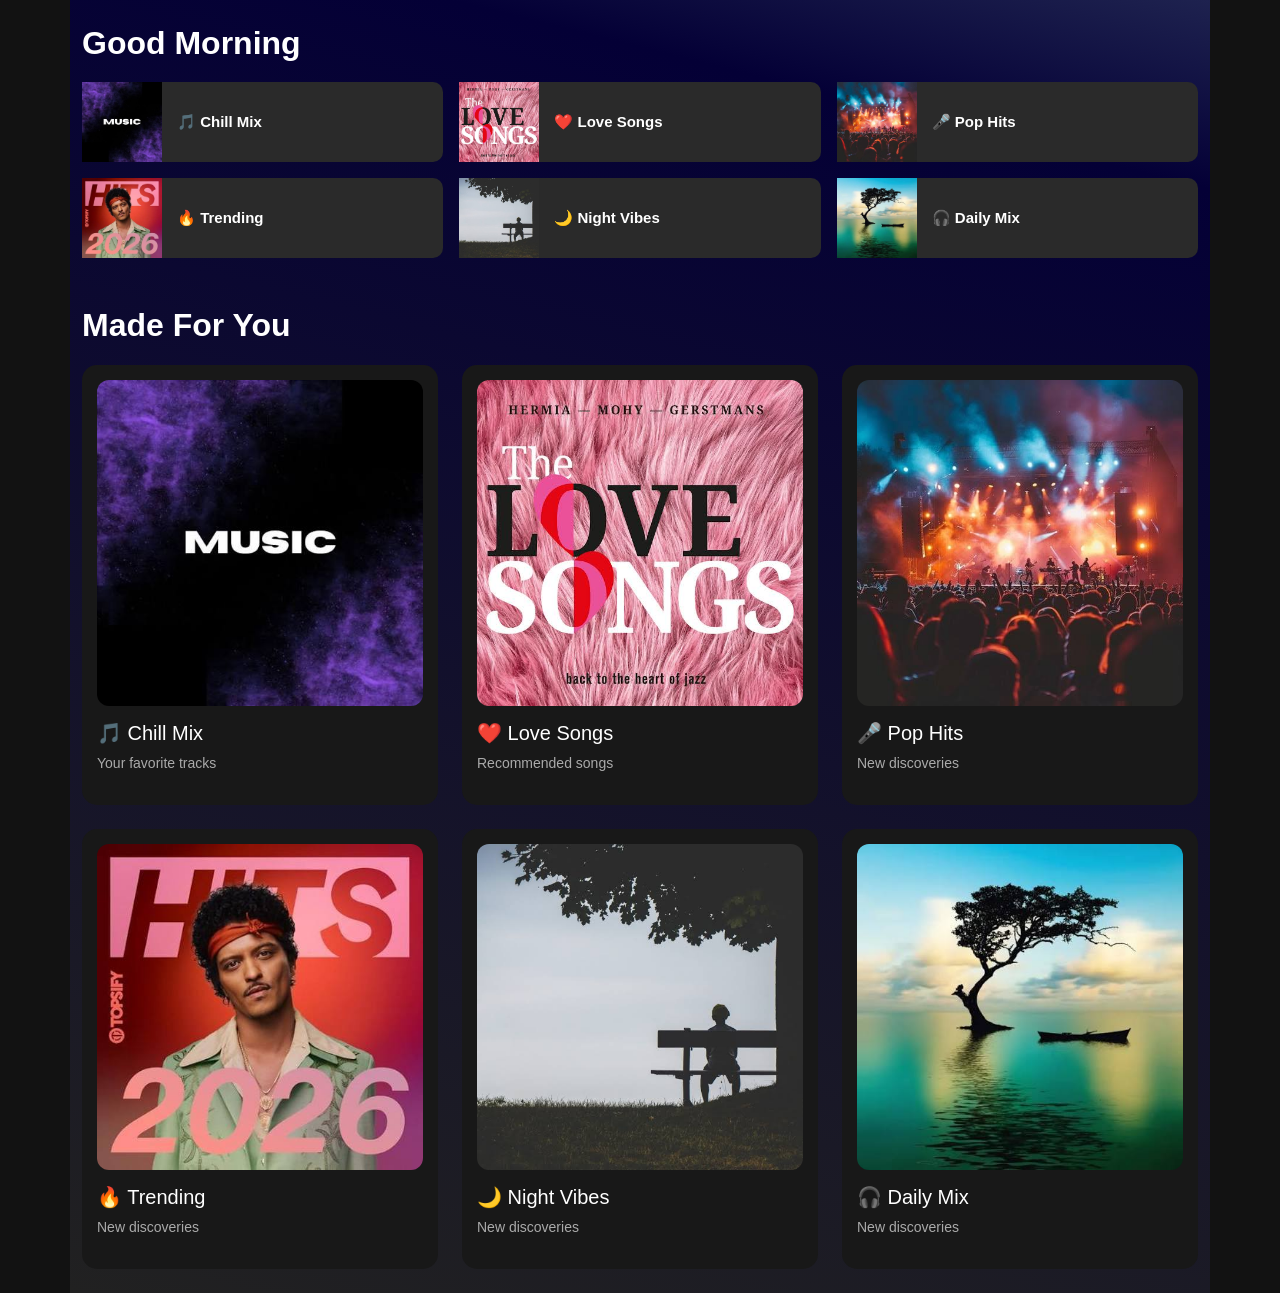
==== commit c12291a0: "all changegs v5" ====
--- a/home.html
+++ b/home.html
@@ -7,7 +7,7 @@
    <link href="./bootstrap5.3/css/bootstrap.min.css" rel="stylesheet">
     <link rel="stylesheet" href="style.css">
 </head>
-<body>
+<body class="homebody">
 
 <div class="container py-4">
 
--- a/style.css
+++ b/style.css
@@ -13,7 +13,7 @@
 body{
     background:#121212;
    
- background: linear-gradient(194deg,rgba(30, 34, 79, 1) 0%, rgba(4, 0, 54, 1) 12%, rgba(33, 33, 33, 1) 100%, rgba(0, 0, 0, 1) 100%);
+    background: linear-gradient(194deg,rgba(30, 34, 79, 1) 0%, rgba(4, 0, 54, 1) 12%, rgba(33, 33, 33, 1) 100%, rgba(0, 0, 0, 1) 100%);
     font-family:'Montserrat', sans-serif;
     overflow:hidden;
 }
@@ -43,7 +43,7 @@
     position: sticky;
     top: 0;
     border-radius: 20px;
-    z-index: 1000;
+    z-index: 10000 ;
     background: rgba(20,20,20,.6);
     backdrop-filter: blur(20px);
     -webkit-backdrop-filter: blur(20px);
@@ -83,26 +83,42 @@
 
     height:calc(100vh - 90px);   /* player height */
 
-   overflow: auto;
+    overflow: auto;
+    padding: 20px;
 
     background:#121212;
 
 }
+#Home,#search
+#library{
+
+    width:100%;
+
+    border-radius:12px;
+
+    overflow:hidden;
+
+}
 
 #Home{
 
     min-height:100vh;
+      margin-bottom:35px; 
     /* margin-bottom: 50px; */
 
 }
-
+#Search{
+    min-height:100vh;
+      margin-bottom:35px; 
+}
 #library{
 
     min-height:100vh;
-
-}
-
-#Home iframe,
+      margin-bottom:35px; 
+
+}
+
+#Home iframe, #Search iframe,
 #library iframe{
 
     width:100%;
@@ -116,7 +132,7 @@
 }
 /* home style */
 
-body{
+.homebody{
     background:#121212;
     color:#fff;
     font-family:sans-serif;
@@ -236,6 +252,64 @@
 
 
 /* search style */
+.container{ background:#121212;
+   
+ background: linear-gradient(194deg,rgba(30, 34, 79, 1) 0%, rgba(4, 0, 54, 1) 12%, rgba(33, 33, 33, 1) 100%, rgba(0, 0, 0, 1) 100%);
+    font-family:'Montserrat', sans-serif;
+    overflow:hidden;
+
+}
+   .search-box{
+    width:350px;
+    border:none;
+    border-radius:30px;
+    background:#f6f4f4;
+    color:rgb(249, 246, 246);
+    padding:12px 20px;
+}
+
+.search-box::placeholder{
+    color:#bab7b7;
+}
+
+.music-card{
+    height:180px;
+    position:relative;
+   
+    border-radius:10px;
+    cursor:pointer;
+    box-shadow:0 4px 10px rgba(0,0,0,0.4);
+    transition:all 0.3s ease;
+}
+
+.music-card:hover{
+    transform:scale(1.05);
+
+    box-shadow:0 8px 20px rgba(0,0,0,0.6);
+}
+.music-card img{
+    width:100%;
+    height:100%;
+    object-fit:cover;
+}
+
+.music-card h4{
+    position:absolute;
+    top:15px;
+    left:15px;
+    font-weight:bold;
+    z-index:2;
+    color:white;
+}
+
+.overlay{
+    position:absolute;
+    width:100%;
+    height:100%;
+    background:rgba(89, 88, 88, 0.3);
+    top:0;
+    left:0;
+}
 
 
 
@@ -254,7 +328,7 @@
     background:linear-gradient(to bottom,#1d1d2f,#121212 25%);
 
 
-     /* Glass Effect */
+     /* Glass Effect
     background:linear-gradient(
         to bottom,
         rgba(45,45,65,.75),
@@ -269,7 +343,7 @@
 
     box-shadow:
         0 8px 30px rgba(0,0,0,.35),
-        inset 0 1px 0 rgba(255,255,255,.08);
+        inset 0 1px 0 rgba(255,255,255,.08); */
 }
 
 /* Scroll Bar */
@@ -410,7 +484,96 @@
 
 
 /* likedsong style */
-
+  body{
+    background:#121212;
+    color:white;
+    font-family:Arial, Helvetica, sans-serif;
+}
+
+.playlist{
+    max-width:420px;
+}
+
+.playlist-item{
+    display:flex;
+    align-items:center;
+    gap:15px;
+    padding:10px;
+    border-radius:10px;
+    cursor:pointer;
+    transition:.3s;
+}
+
+.playlist-item:hover{
+    background:#2a2a2a;
+}
+
+.playlist-item img{
+    width:55px;
+    height:55px;
+    object-fit:cover;
+    border-radius:6px;
+}
+
+.playlist-item h6{
+    margin:0;
+    font-size:17px;
+    color:#fff;
+}
+
+.playlist-item p{
+    margin:0;
+    color:#b3b3b3;
+    font-size:14px;
+}
+
+.btn-dark{
+    background:#2b2b2b;
+    border:none;
+}
+
+.btn-dark:hover{
+    background:#3a3a3a;
+}
+
+.song-table{
+    background:#181818;
+    border-radius:10px;
+    overflow:hidden;
+}
+
+.song-table thead th{
+    color:#b3b3b3;
+    border-bottom:1px solid #333;
+    font-size:14px;
+}
+
+.song-table td{
+    border:none;
+    color:#b3b3b3;
+    vertical-align:middle;
+    padding:14px 10px;
+}
+
+.song-table tbody tr{
+    transition:.3s;
+    cursor:pointer;
+}
+
+.song-table tbody tr:hover{
+    background:#2a2a2a;
+}
+
+.song-img{
+    width:50px;
+    height:50px;
+    border-radius:6px;
+    object-fit:cover;
+}
+
+h6{
+    font-size:15px;
+}
 
 
 /* ur css ends here */
